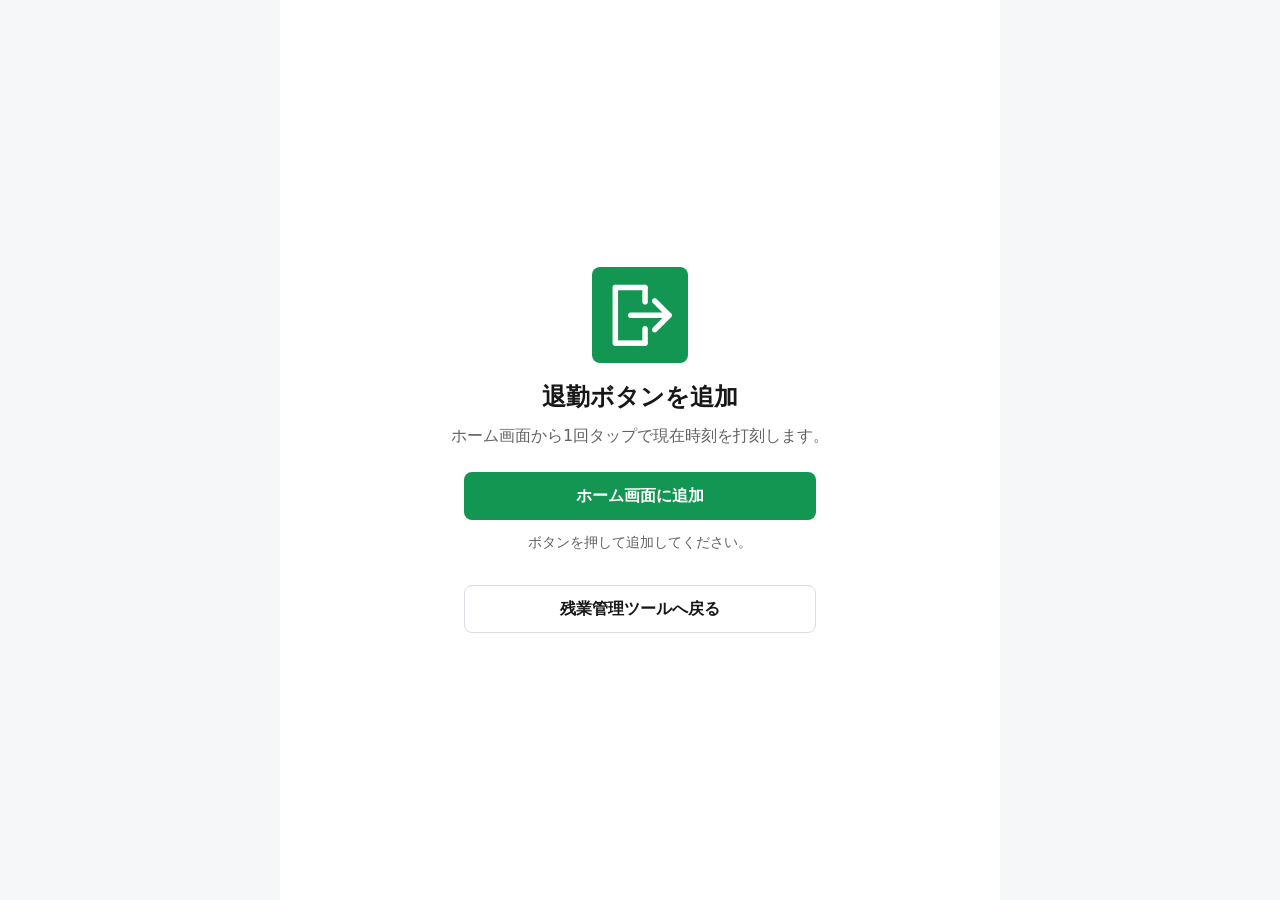
==== quick/index.html @ e5b3c18f "Add standalone clock-out launcher" ====
<!doctype html>
<html lang="ja">
  <head>
    <meta charset="utf-8">
    <meta name="viewport" content="width=device-width, initial-scale=1">
    <meta name="theme-color" content="#149653">
    <title>退勤ボタンを追加</title>
    <link rel="manifest" href="manifest.webmanifest">
    <link rel="icon" type="image/png" sizes="192x192" href="../icons/clock-out-192.png">
    <link rel="apple-touch-icon" href="../icons/clock-out-192.png">
    <script>
      if (new URLSearchParams(window.location.search).get("launch") === "clockout") {
        window.location.replace("../index.html?action=clockout");
      }
    </script>
    <style>
      :root {
        color-scheme: light;
        --page: #f6f7f9;
        --surface: #ffffff;
        --ink: #171717;
        --muted: #626262;
        --line: #d9dee3;
        --accent: #149653;
        --accent-pressed: #0d713d;
      }

      * {
        box-sizing: border-box;
      }

      html {
        background: var(--page);
        color: var(--ink);
        font-family: system-ui, -apple-system, BlinkMacSystemFont, "Segoe UI", sans-serif;
        line-height: 1.5;
      }

      body {
        margin: 0;
        min-height: 100vh;
      }

      main {
        display: grid;
        align-content: center;
        justify-items: center;
        gap: 12px;
        min-height: 100vh;
        max-width: 720px;
        margin: 0 auto;
        padding: max(28px, env(safe-area-inset-top)) 24px max(28px, env(safe-area-inset-bottom));
        background: var(--surface);
        text-align: center;
      }

      .app-icon {
        width: 96px;
        height: 96px;
        margin-bottom: 8px;
        border-radius: 8px;
      }

      h1,
      p {
        margin: 0;
        overflow-wrap: anywhere;
        letter-spacing: 0;
      }

      h1 {
        font-size: 1.5rem;
        line-height: 1.2;
      }

      p {
        color: var(--muted);
      }

      button,
      a {
        display: grid;
        place-items: center;
        min-height: 48px;
        width: min(100%, 22rem);
        border-radius: 8px;
        padding: 11px 16px;
        font: inherit;
        font-weight: 800;
        letter-spacing: 0;
        text-decoration: none;
      }

      button {
        margin-top: 12px;
        border: 0;
        background: var(--accent);
        color: #ffffff;
        cursor: pointer;
      }

      button:active {
        background: var(--accent-pressed);
      }

      a {
        border: 1px solid var(--line);
        background: #ffffff;
        color: var(--ink);
      }

      .status {
        min-height: 3em;
        max-width: 30rem;
        font-size: 0.86rem;
      }
    </style>
  </head>
  <body>
    <main>
      <img class="app-icon" src="../icons/clock-out-192.png" alt="">
      <h1>退勤ボタンを追加</h1>
      <p>ホーム画面から1回タップで現在時刻を打刻します。</p>
      <button id="installButton" type="button">ホーム画面に追加</button>
      <p class="status" id="installStatus" role="status" aria-live="polite">
        ボタンを押して追加してください。
      </p>
      <a href="../index.html">残業管理ツールへ戻る</a>
    </main>

    <script>
      (function () {
        "use strict";

        const installButton = document.getElementById("installButton");
        const installStatus = document.getElementById("installStatus");
        let installPrompt = null;

        window.addEventListener("beforeinstallprompt", (event) => {
          event.preventDefault();
          installPrompt = event;
          installStatus.textContent = "追加できます。";
        });

        window.addEventListener("appinstalled", () => {
          installPrompt = null;
          installButton.disabled = true;
          installButton.textContent = "追加しました";
          installStatus.textContent = "ホーム画面の「退勤」から打刻できます。";
        });

        installButton.addEventListener("click", async () => {
          if (!installPrompt) {
            installStatus.textContent =
              "Chrome右上のメニューから「アプリをインストール」または「ホーム画面に追加」を選んでください。";
            return;
          }

          installPrompt.prompt();
          const choice = await installPrompt.userChoice;
          if (choice.outcome !== "accepted") {
            installStatus.textContent = "追加をキャンセルしました。";
          }
          installPrompt = null;
        });

        if ("serviceWorker" in navigator) {
          navigator.serviceWorker.register("../service-worker.js", { scope: "../" }).catch(() => {});
        }
      })();
    </script>
  </body>
</html>
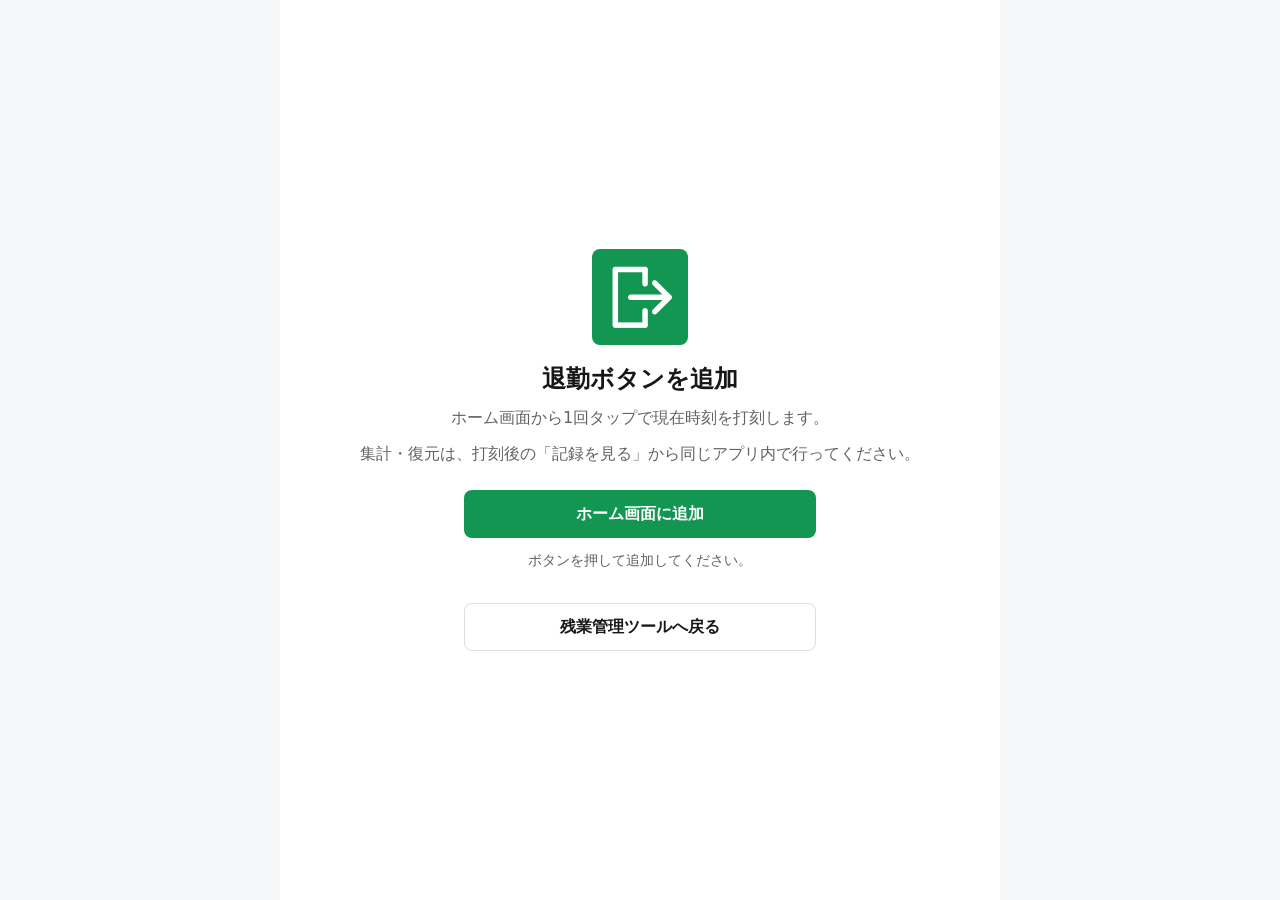
==== commit b841c0fc: "Use one-device storage and backups on iPhone" ====
--- a/quick/index.html
+++ b/quick/index.html
@@ -121,6 +121,7 @@
       <img class="app-icon" src="../icons/clock-out-192.png" alt="">
       <h1>退勤ボタンを追加</h1>
       <p>ホーム画面から1回タップで現在時刻を打刻します。</p>
+      <p>集計・復元は、打刻後の「記録を見る」から同じアプリ内で行ってください。</p>
       <button id="installButton" type="button">ホーム画面に追加</button>
       <p class="status" id="installStatus" role="status" aria-live="polite">
         ボタンを押して追加してください。
@@ -152,7 +153,7 @@
         installButton.addEventListener("click", async () => {
           if (!installPrompt) {
             installStatus.textContent =
-              "Chrome右上のメニューから「アプリをインストール」または「ホーム画面に追加」を選んでください。";
+              "iPhoneではSafariの共有メニューから「ホーム画面に追加」を選んでください。AndroidではChromeのメニューから追加できます。";
             return;
           }
 
